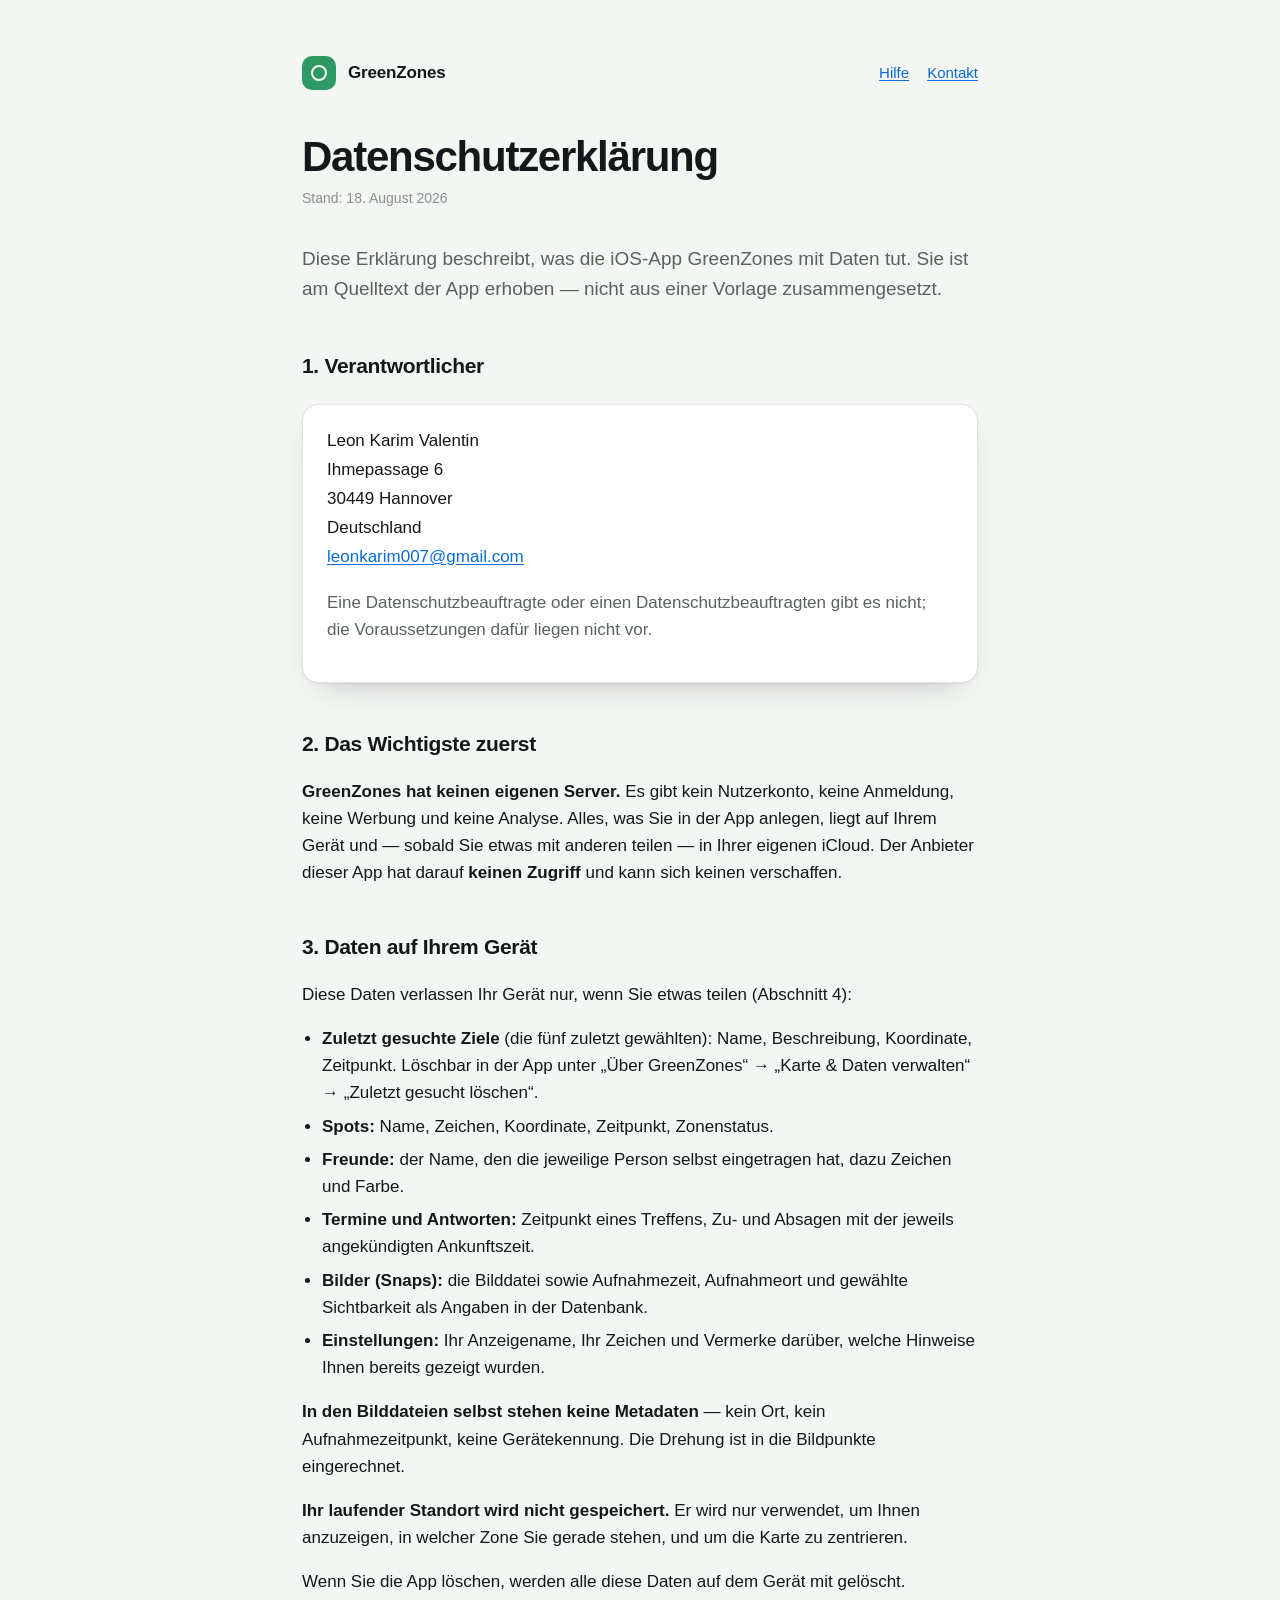
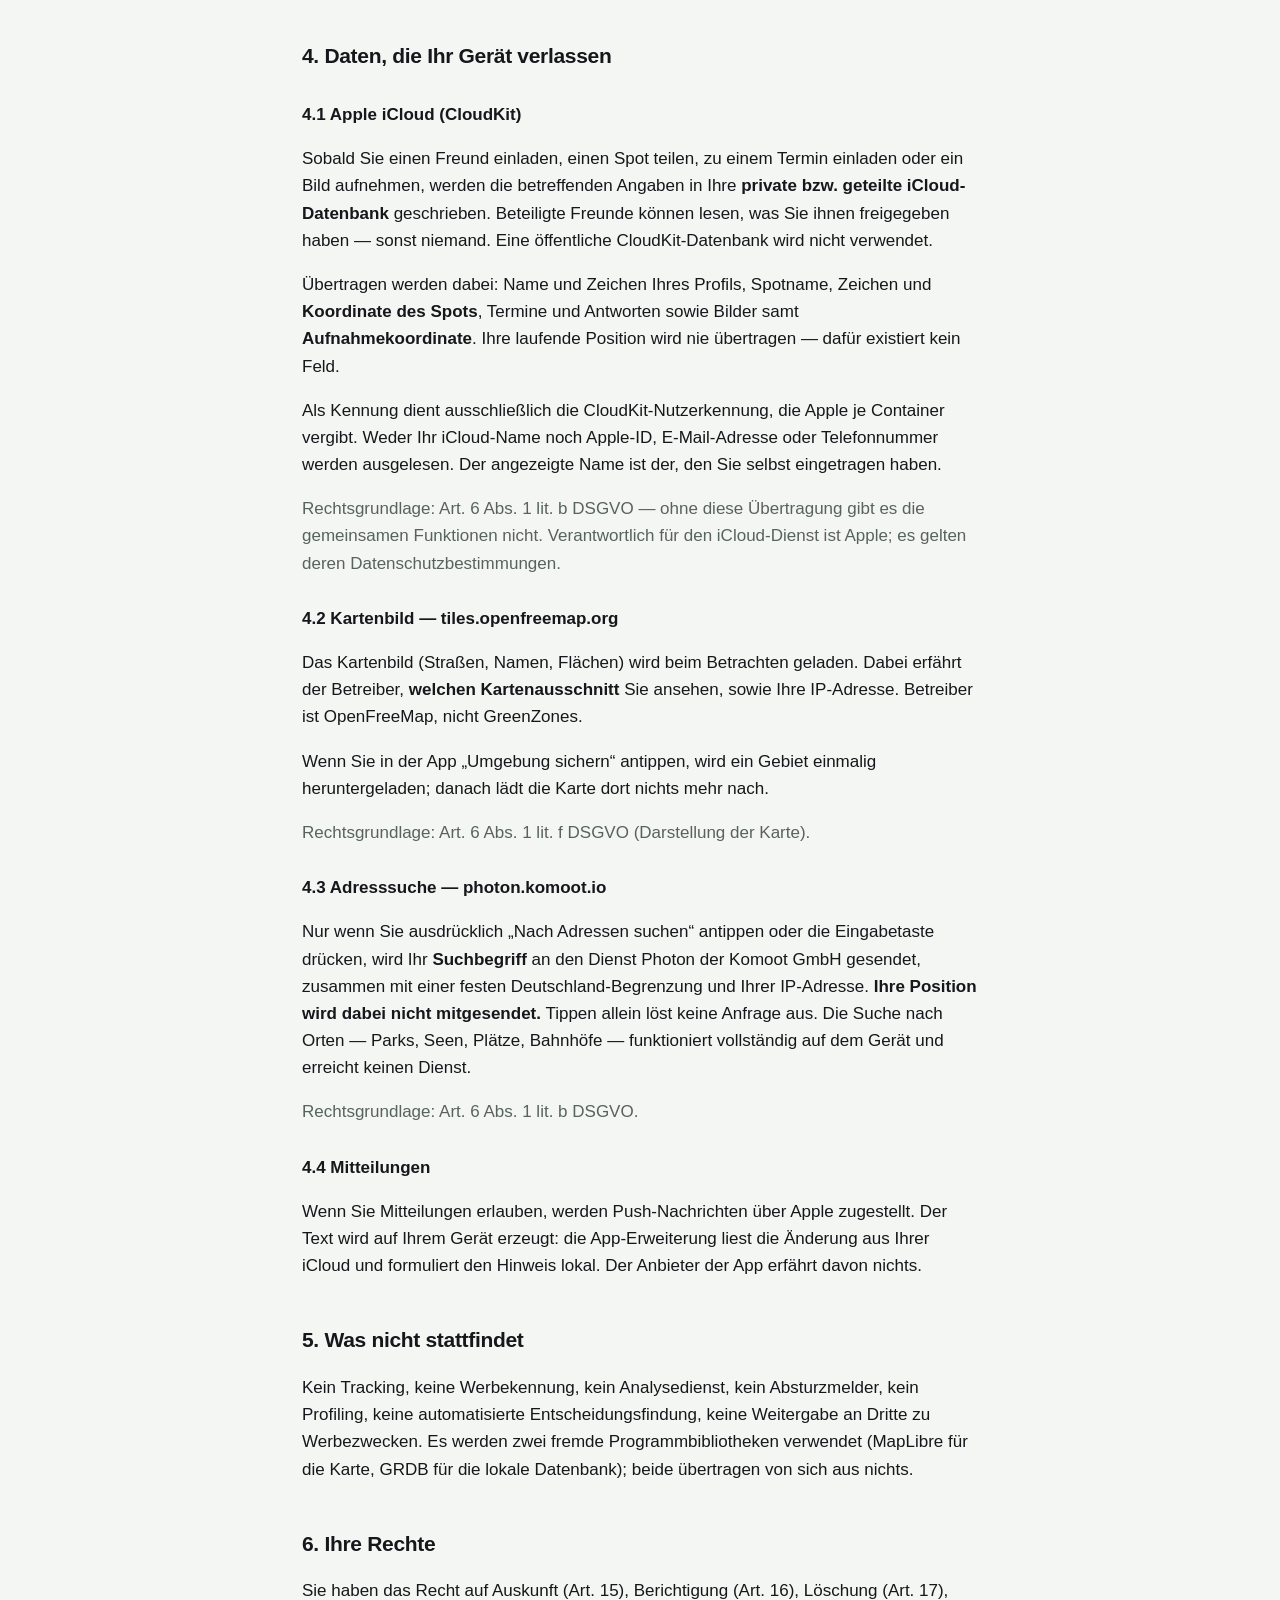
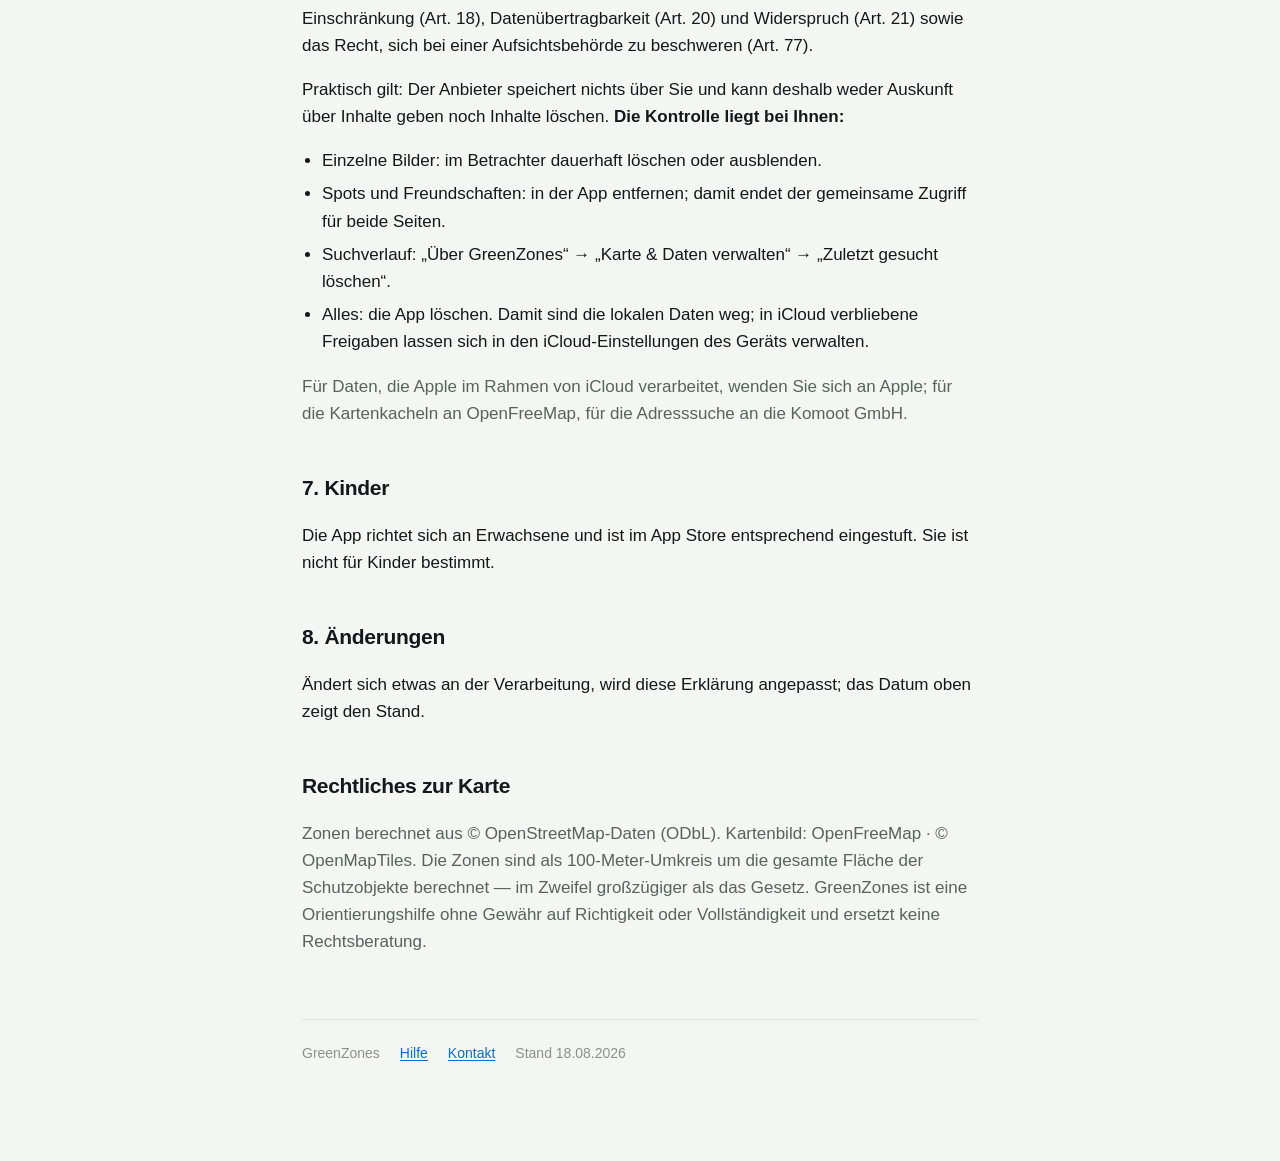
==== datenschutz.html @ 103c28bd "Hilfe, Kontakt und Datenschutzerklaerung fuer GreenZones" ====
<!doctype html>
<html lang="de">
<head>
<meta charset="utf-8">
<meta name="viewport" content="width=device-width, initial-scale=1">
<title>Datenschutzerklärung — GreenZones</title>
<meta name="description" content="Was die iOS-App GreenZones mit Daten tut: kein Server, kein Konto, keine Statistik. Am Code erhoben.">
<meta name="color-scheme" content="light dark">
<link rel="stylesheet" href="style.css">
</head>
<body>
<div class="wrap">

<header class="top">
  <span class="mark" aria-hidden="true"></span>
  <strong>GreenZones</strong>
  <nav>
    <a href="index.html">Hilfe</a>
    <a href="index.html#kontakt">Kontakt</a>
  </nav>
</header>

<h1>Datenschutzerklärung</h1>
<p class="stand">Stand: 18. August 2026</p>
<p class="lede">Diese Erklärung beschreibt, was die iOS-App GreenZones mit Daten
tut. Sie ist am Quelltext der App erhoben — nicht aus einer Vorlage
zusammengesetzt.</p>

<h2>1. Verantwortlicher</h2>
<div class="card">
  <address>
    Leon Karim Valentin<br>
    Ihmepassage 6<br>
    30449 Hannover<br>
    Deutschland<br>
    <a href="mailto:leonkarim007@gmail.com">leonkarim007@gmail.com</a>
  </address>
  <p class="muted">Eine Datenschutzbeauftragte oder einen
  Datenschutzbeauftragten gibt es nicht; die Voraussetzungen dafür liegen nicht
  vor.</p>
</div>

<h2>2. Das Wichtigste zuerst</h2>
<p><strong>GreenZones hat keinen eigenen Server.</strong> Es gibt kein
Nutzerkonto, keine Anmeldung, keine Werbung und keine Analyse. Alles, was Sie in
der App anlegen, liegt auf Ihrem Gerät und — sobald Sie etwas mit anderen teilen
— in Ihrer eigenen iCloud. Der Anbieter dieser App hat darauf <strong>keinen
Zugriff</strong> und kann sich keinen verschaffen.</p>

<h2>3. Daten auf Ihrem Gerät</h2>
<p>Diese Daten verlassen Ihr Gerät nur, wenn Sie etwas teilen (Abschnitt 4):</p>
<ul>
  <li><strong>Zuletzt gesuchte Ziele</strong> (die fünf zuletzt gewählten): Name,
  Beschreibung, Koordinate, Zeitpunkt. Löschbar in der App unter „Über
  GreenZones“ → „Karte &amp; Daten verwalten“ → „Zuletzt gesucht löschen“.</li>
  <li><strong>Spots:</strong> Name, Zeichen, Koordinate, Zeitpunkt,
  Zonenstatus.</li>
  <li><strong>Freunde:</strong> der Name, den die jeweilige Person selbst
  eingetragen hat, dazu Zeichen und Farbe.</li>
  <li><strong>Termine und Antworten:</strong> Zeitpunkt eines Treffens, Zu- und
  Absagen mit der jeweils angekündigten Ankunftszeit.</li>
  <li><strong>Bilder (Snaps):</strong> die Bilddatei sowie Aufnahmezeit,
  Aufnahmeort und gewählte Sichtbarkeit als Angaben in der Datenbank.</li>
  <li><strong>Einstellungen:</strong> Ihr Anzeigename, Ihr Zeichen und Vermerke
  darüber, welche Hinweise Ihnen bereits gezeigt wurden.</li>
</ul>
<p><strong>In den Bilddateien selbst stehen keine Metadaten</strong> — kein Ort,
kein Aufnahmezeitpunkt, keine Gerätekennung. Die Drehung ist in die Bildpunkte
eingerechnet.</p>
<p><strong>Ihr laufender Standort wird nicht gespeichert.</strong> Er wird nur
verwendet, um Ihnen anzuzeigen, in welcher Zone Sie gerade stehen, und um die
Karte zu zentrieren.</p>
<p>Wenn Sie die App löschen, werden alle diese Daten auf dem Gerät mit
gelöscht.</p>

<h2>4. Daten, die Ihr Gerät verlassen</h2>

<h3>4.1 Apple iCloud (CloudKit)</h3>
<p>Sobald Sie einen Freund einladen, einen Spot teilen, zu einem Termin einladen
oder ein Bild aufnehmen, werden die betreffenden Angaben in Ihre
<strong>private bzw. geteilte iCloud-Datenbank</strong> geschrieben. Beteiligte
Freunde können lesen, was Sie ihnen freigegeben haben — sonst niemand. Eine
öffentliche CloudKit-Datenbank wird nicht verwendet.</p>
<p>Übertragen werden dabei: Name und Zeichen Ihres Profils, Spotname, Zeichen
und <strong>Koordinate des Spots</strong>, Termine und Antworten sowie Bilder
samt <strong>Aufnahmekoordinate</strong>. Ihre laufende Position wird nie
übertragen — dafür existiert kein Feld.</p>
<p>Als Kennung dient ausschließlich die CloudKit-Nutzerkennung, die Apple je
Container vergibt. Weder Ihr iCloud-Name noch Apple-ID, E-Mail-Adresse oder
Telefonnummer werden ausgelesen. Der angezeigte Name ist der, den Sie selbst
eingetragen haben.</p>
<p class="muted">Rechtsgrundlage: Art. 6 Abs. 1 lit. b DSGVO — ohne diese
Übertragung gibt es die gemeinsamen Funktionen nicht. Verantwortlich für den
iCloud-Dienst ist Apple; es gelten deren Datenschutzbestimmungen.</p>

<h3>4.2 Kartenbild — tiles.openfreemap.org</h3>
<p>Das Kartenbild (Straßen, Namen, Flächen) wird beim Betrachten geladen. Dabei
erfährt der Betreiber, <strong>welchen Kartenausschnitt</strong> Sie ansehen,
sowie Ihre IP-Adresse. Betreiber ist OpenFreeMap, nicht GreenZones.</p>
<p>Wenn Sie in der App „Umgebung sichern“ antippen, wird ein Gebiet einmalig
heruntergeladen; danach lädt die Karte dort nichts mehr nach.</p>
<p class="muted">Rechtsgrundlage: Art. 6 Abs. 1 lit. f DSGVO (Darstellung der
Karte).</p>

<h3>4.3 Adresssuche — photon.komoot.io</h3>
<p>Nur wenn Sie ausdrücklich „Nach Adressen suchen“ antippen oder die
Eingabetaste drücken, wird Ihr <strong>Suchbegriff</strong> an den Dienst Photon
der Komoot GmbH gesendet, zusammen mit einer festen Deutschland-Begrenzung und
Ihrer IP-Adresse. <strong>Ihre Position wird dabei nicht mitgesendet.</strong>
Tippen allein löst keine Anfrage aus. Die Suche nach Orten — Parks, Seen,
Plätze, Bahnhöfe — funktioniert vollständig auf dem Gerät und erreicht keinen
Dienst.</p>
<p class="muted">Rechtsgrundlage: Art. 6 Abs. 1 lit. b DSGVO.</p>

<h3>4.4 Mitteilungen</h3>
<p>Wenn Sie Mitteilungen erlauben, werden Push-Nachrichten über Apple
zugestellt. Der Text wird auf Ihrem Gerät erzeugt: die App-Erweiterung liest die
Änderung aus Ihrer iCloud und formuliert den Hinweis lokal. Der Anbieter der App
erfährt davon nichts.</p>

<h2>5. Was nicht stattfindet</h2>
<p>Kein Tracking, keine Werbekennung, kein Analysedienst, kein Absturzmelder,
kein Profiling, keine automatisierte Entscheidungsfindung, keine Weitergabe an
Dritte zu Werbezwecken. Es werden zwei fremde Programmbibliotheken verwendet
(MapLibre für die Karte, GRDB für die lokale Datenbank); beide übertragen von
sich aus nichts.</p>

<h2>6. Ihre Rechte</h2>
<p>Sie haben das Recht auf Auskunft (Art. 15), Berichtigung (Art. 16), Löschung
(Art. 17), Einschränkung (Art. 18), Datenübertragbarkeit (Art. 20) und
Widerspruch (Art. 21) sowie das Recht, sich bei einer Aufsichtsbehörde zu
beschweren (Art. 77).</p>
<p>Praktisch gilt: Der Anbieter speichert nichts über Sie und kann deshalb weder
Auskunft über Inhalte geben noch Inhalte löschen. <strong>Die Kontrolle liegt
bei Ihnen:</strong></p>
<ul>
  <li>Einzelne Bilder: im Betrachter dauerhaft löschen oder ausblenden.</li>
  <li>Spots und Freundschaften: in der App entfernen; damit endet der gemeinsame
  Zugriff für beide Seiten.</li>
  <li>Suchverlauf: „Über GreenZones“ → „Karte &amp; Daten verwalten“ → „Zuletzt
  gesucht löschen“.</li>
  <li>Alles: die App löschen. Damit sind die lokalen Daten weg; in iCloud
  verbliebene Freigaben lassen sich in den iCloud-Einstellungen des Geräts
  verwalten.</li>
</ul>
<p class="muted">Für Daten, die Apple im Rahmen von iCloud verarbeitet, wenden
Sie sich an Apple; für die Kartenkacheln an OpenFreeMap, für die Adresssuche an
die Komoot GmbH.</p>

<h2>7. Kinder</h2>
<p>Die App richtet sich an Erwachsene und ist im App Store entsprechend
eingestuft. Sie ist nicht für Kinder bestimmt.</p>

<h2>8. Änderungen</h2>
<p>Ändert sich etwas an der Verarbeitung, wird diese Erklärung angepasst; das
Datum oben zeigt den Stand.</p>

<h2>Rechtliches zur Karte</h2>
<p class="muted">Zonen berechnet aus © OpenStreetMap-Daten (ODbL). Kartenbild:
OpenFreeMap · © OpenMapTiles. Die Zonen sind als 100-Meter-Umkreis um die
gesamte Fläche der Schutzobjekte berechnet — im Zweifel großzügiger als das
Gesetz. GreenZones ist eine Orientierungshilfe ohne Gewähr auf Richtigkeit oder
Vollständigkeit und ersetzt keine Rechtsberatung.</p>

<footer>
  <span>GreenZones</span>
  <a href="index.html">Hilfe</a>
  <a href="mailto:leonkarim007@gmail.com">Kontakt</a>
  <span>Stand 18.08.2026</span>
</footer>

</div>
</body>
</html>
---- style.css ----
/* GreenZones — Support- und Rechtsseiten.
   Hell und dunkel folgen dem System; die Farben sind dieselben wie in der App
   (Zonen-Rot, Fußgängerzonen-Orange, erlaubtes Grün). */

:root {
  --bg: #f4f6f3;
  --card: #ffffff;
  --line: #dee3dd;
  --ink: #14181a;
  --ink2: #58635e;
  --ink3: #89928d;
  --accent: #0a6cd8;
  --ban: #c34438;
  --time: #d8862a;
  --ok: #2c9a62;
  --shadow: 0 1px 2px rgba(20, 24, 26, .05), 0 14px 34px -22px rgba(20, 24, 26, .4);
}

@media (prefers-color-scheme: dark) {
  :root {
    --bg: #0f1211;
    --card: #171b19;
    --line: #262c29;
    --ink: #e9eeea;
    --ink2: #9ba69f;
    --ink3: #6e7873;
    --accent: #5ea9ff;
    --ban: #e4655a;
    --time: #eba25c;
    --ok: #4fbe85;
    --shadow: 0 1px 2px rgba(0, 0, 0, .4), 0 18px 44px -24px rgba(0, 0, 0, .85);
  }
}

* { box-sizing: border-box; }

html { -webkit-text-size-adjust: 100%; }

body {
  margin: 0;
  background: var(--bg);
  color: var(--ink);
  font-family: -apple-system, BlinkMacSystemFont, "Segoe UI", Roboto, "Helvetica Neue", sans-serif;
  font-size: 17px;
  line-height: 1.6;
  -webkit-font-smoothing: antialiased;
}

.wrap {
  max-width: 720px;
  margin: 0 auto;
  padding: 56px 22px 96px;
}

header.top {
  display: flex;
  align-items: center;
  gap: 12px;
  margin-bottom: 44px;
}

.mark {
  width: 34px;
  height: 34px;
  border-radius: 10px;
  background: var(--ok);
  position: relative;
  flex: 0 0 auto;
}

.mark::after {
  content: "";
  position: absolute;
  inset: 9px;
  border-radius: 50%;
  border: 2.5px solid var(--bg);
}

.mark.ban { background: var(--ban); }

header.top strong {
  font-size: 17px;
  letter-spacing: -.01em;
}

header.top nav {
  margin-left: auto;
  display: flex;
  gap: 18px;
  font-size: 15px;
}

h1 {
  font-size: clamp(30px, 6vw, 42px);
  line-height: 1.08;
  letter-spacing: -.03em;
  margin: 0 0 14px;
  text-wrap: balance;
}

.lede {
  font-size: 19px;
  color: var(--ink2);
  margin: 0 0 40px;
}

h2 {
  font-size: 21px;
  letter-spacing: -.015em;
  margin: 44px 0 12px;
}

h3 {
  font-size: 17px;
  margin: 28px 0 8px;
}

p, li { color: var(--ink); }

.muted { color: var(--ink2); }

a { color: var(--accent); text-underline-offset: 2px; }

a:focus-visible,
summary:focus-visible {
  outline: 2px solid var(--accent);
  outline-offset: 3px;
  border-radius: 4px;
}

ul { padding-left: 20px; }

li { margin: 6px 0; }

.card {
  background: var(--card);
  border: 1px solid var(--line);
  border-radius: 16px;
  padding: 22px 24px;
  box-shadow: var(--shadow);
  margin: 22px 0;
}

.card h3:first-child { margin-top: 0; }

.legend {
  display: flex;
  flex-direction: column;
  gap: 12px;
  margin: 20px 0 0;
  padding: 0;
  list-style: none;
}

.legend li {
  display: flex;
  gap: 12px;
  align-items: flex-start;
  margin: 0;
}

.dot {
  width: 14px;
  height: 14px;
  border-radius: 4px;
  margin-top: 5px;
  flex: 0 0 auto;
}

.dot.ban { background: color-mix(in srgb, var(--ban) 35%, transparent); border: 1.5px solid var(--ban); }
.dot.time { background: color-mix(in srgb, var(--time) 30%, transparent); border: 1.5px solid var(--time); }
.dot.ok { background: color-mix(in srgb, var(--ok) 22%, transparent); border: 1.5px solid var(--ok); }

details {
  border-top: 1px solid var(--line);
  padding: 14px 0;
}

details summary {
  cursor: pointer;
  font-weight: 600;
  list-style: none;
}

details summary::-webkit-details-marker { display: none; }

details summary::after {
  content: "+";
  float: right;
  color: var(--ink3);
  font-weight: 400;
}

details[open] summary::after { content: "–"; }

details p { margin: 10px 0 2px; color: var(--ink2); }

address {
  font-style: normal;
  line-height: 1.7;
}

footer {
  margin-top: 64px;
  padding-top: 22px;
  border-top: 1px solid var(--line);
  color: var(--ink3);
  font-size: 14px;
  display: flex;
  flex-wrap: wrap;
  gap: 8px 20px;
}

.stand {
  font-size: 14px;
  color: var(--ink3);
  margin: -6px 0 34px;
}

table {
  border-collapse: collapse;
  width: 100%;
  font-size: 15px;
  margin: 14px 0;
}

th, td {
  text-align: left;
  padding: 9px 10px;
  border-bottom: 1px solid var(--line);
  vertical-align: top;
}

th { color: var(--ink2); font-weight: 600; }

.scroll { overflow-x: auto; }

@media (max-width: 560px) {
  .wrap { padding: 36px 18px 72px; }
  header.top nav { gap: 14px; font-size: 14px; }
}
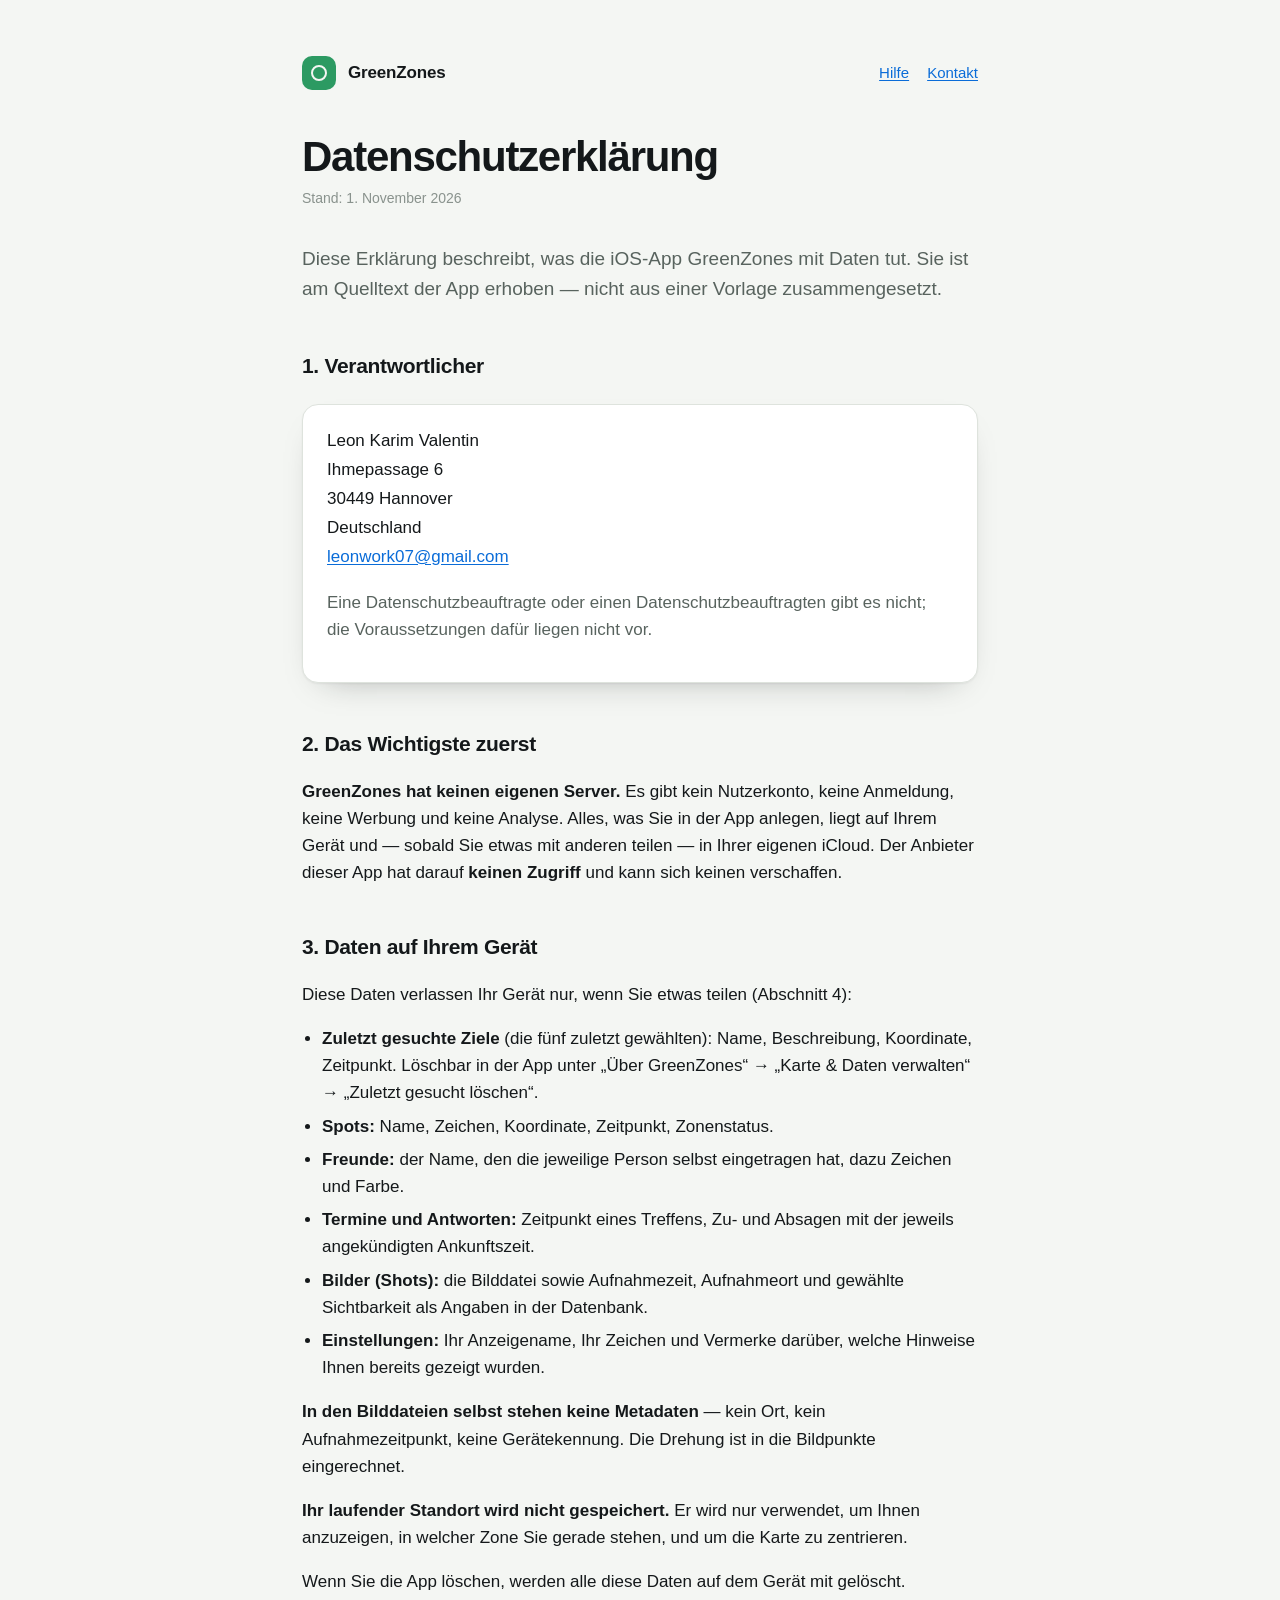
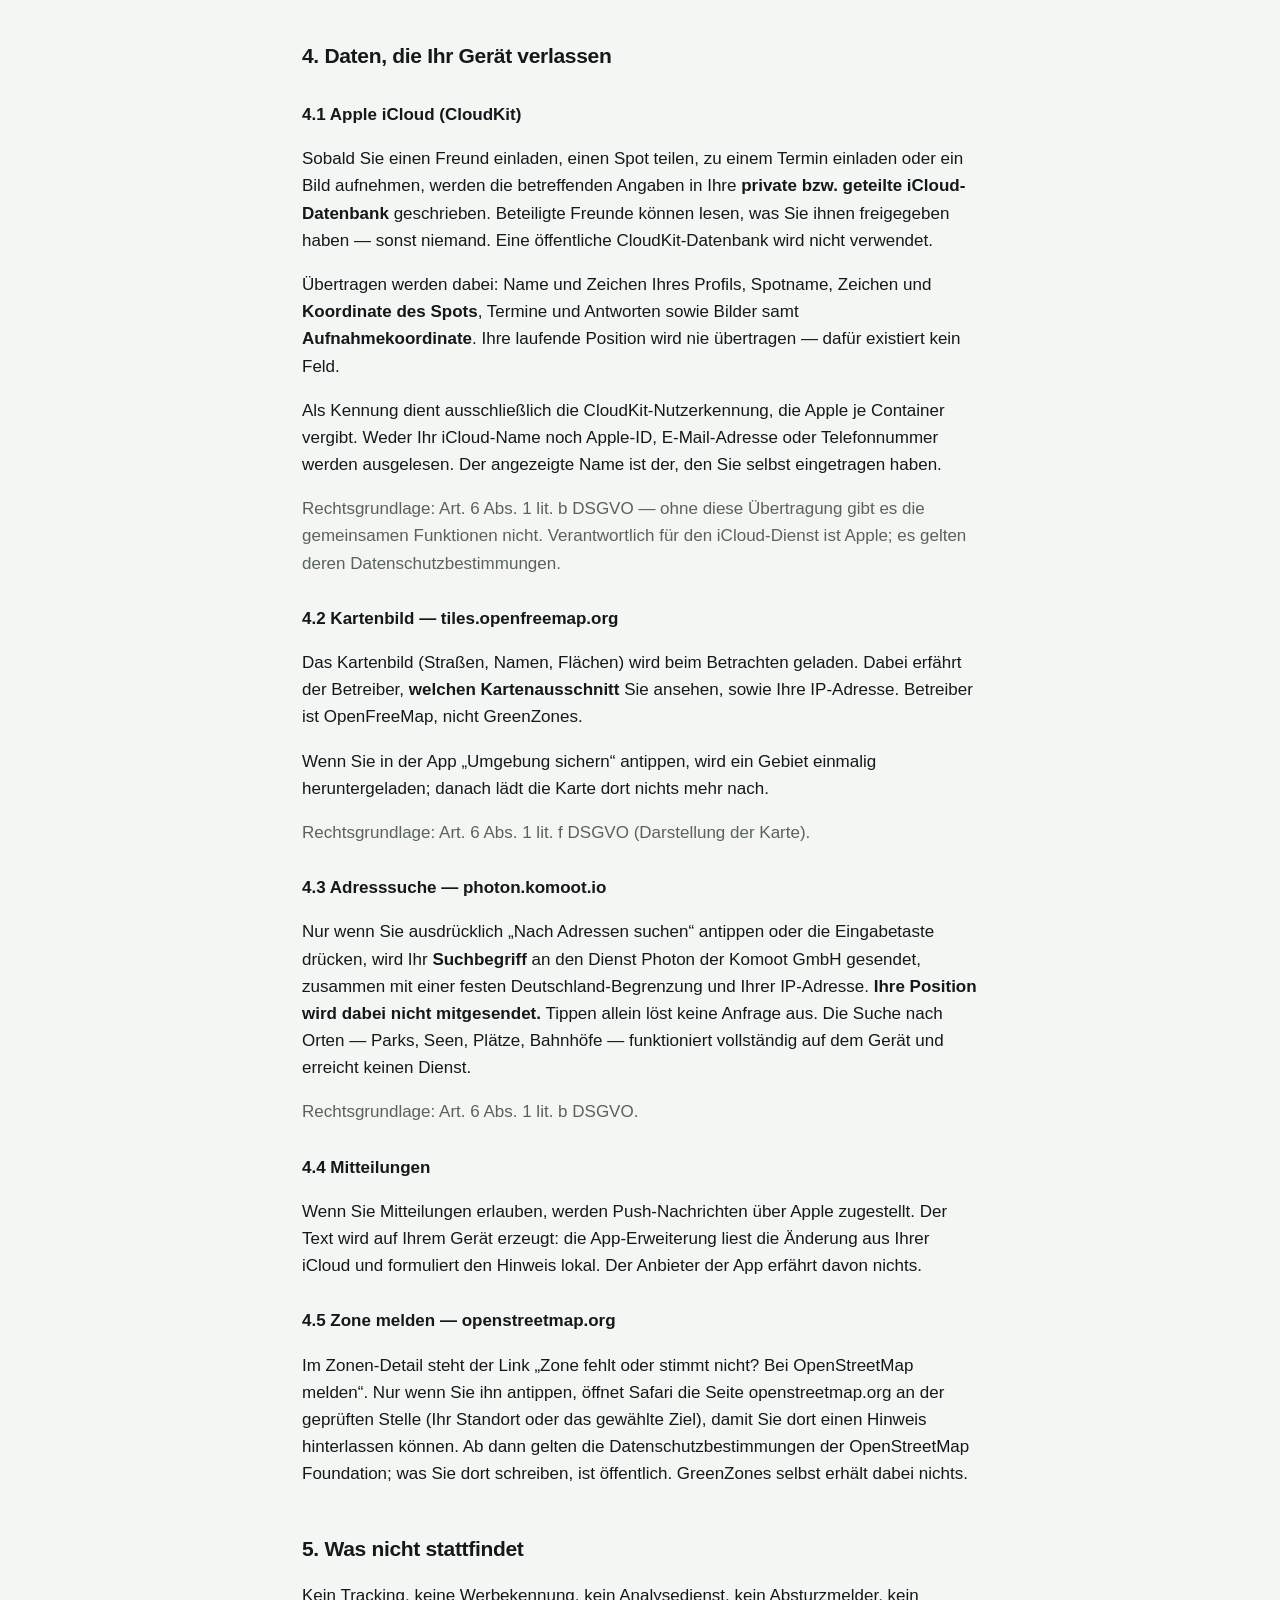
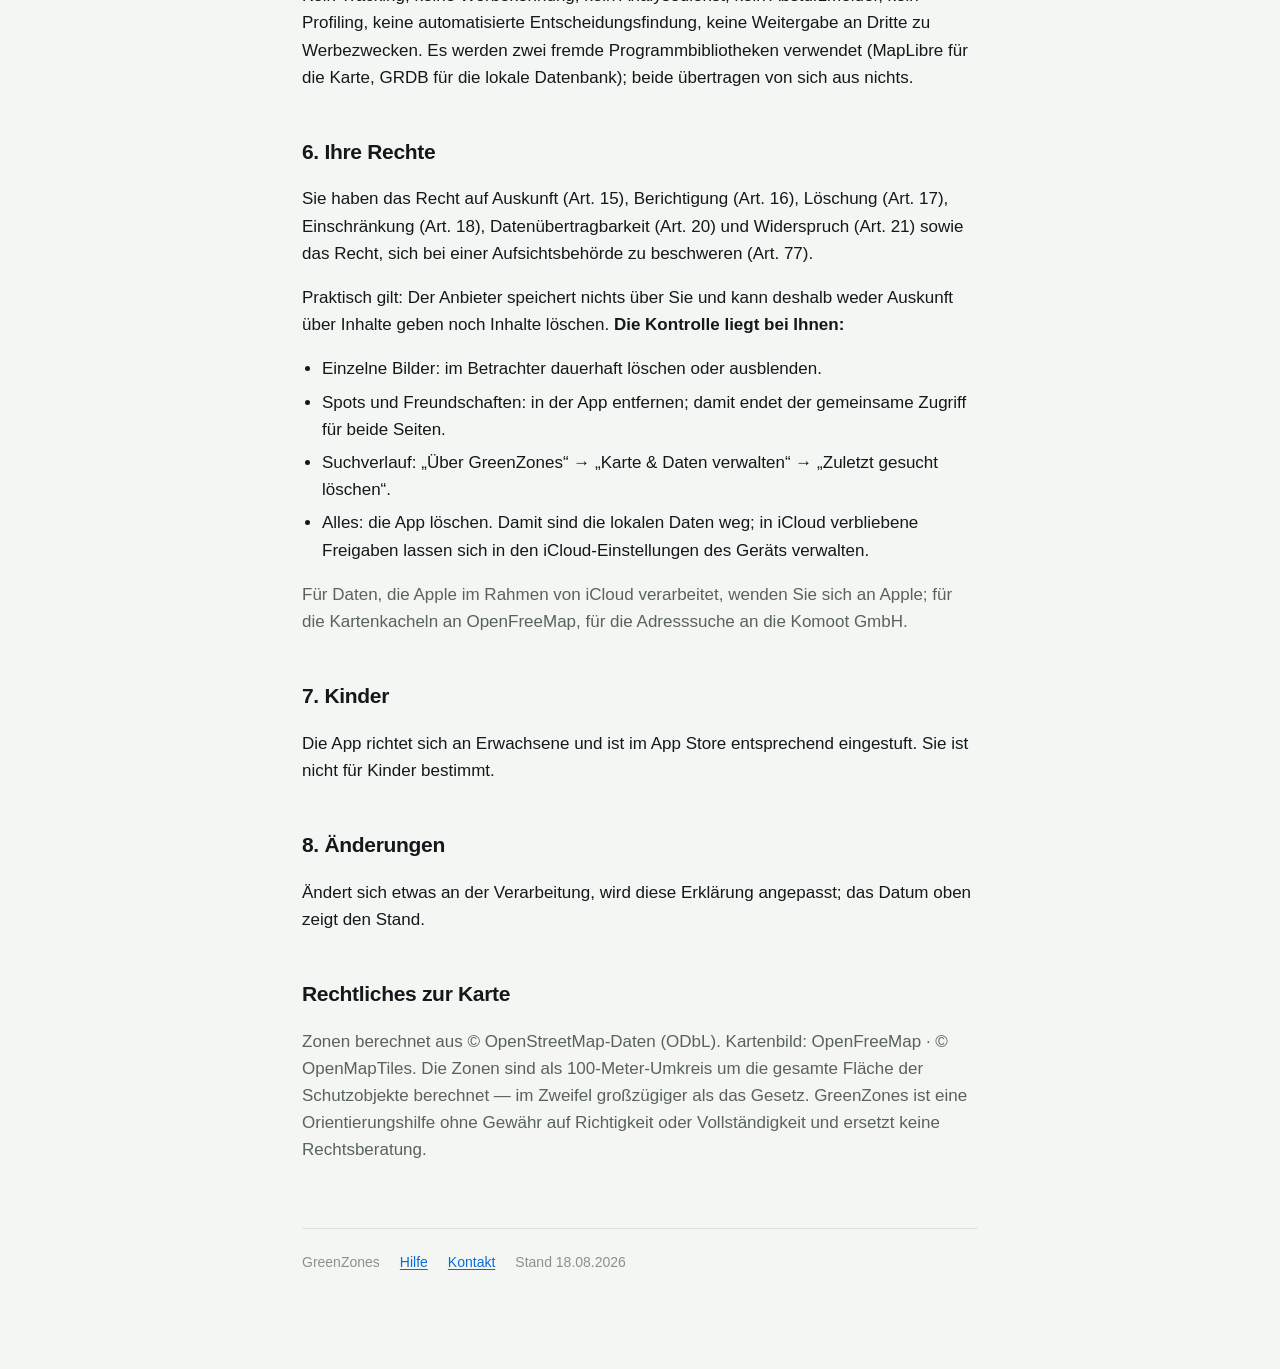
==== commit 72df52c9: "Produktseite statt Hilfeseite: App-Store-Weg, echte App-Bilder, neuer Name Titel "GreenZones: Kiffer" ====
--- a/datenschutz.html
+++ b/datenschutz.html
@@ -4,6 +4,7 @@
 <meta charset="utf-8">
 <meta name="viewport" content="width=device-width, initial-scale=1">
 <title>Datenschutzerklärung — GreenZones</title>
+<link rel="canonical" href="https://miracwhey.github.io/greenzones-web/datenschutz.html">
 <meta name="description" content="Was die iOS-App GreenZones mit Daten tut: kein Server, kein Konto, keine Statistik. Am Code erhoben.">
 <meta name="color-scheme" content="light dark">
 <link rel="stylesheet" href="style.css">
@@ -21,7 +22,7 @@
 </header>
 
 <h1>Datenschutzerklärung</h1>
-<p class="stand">Stand: 18. August 2026</p>
+<p class="stand">Stand: 1. November 2026</p>
 <p class="lede">Diese Erklärung beschreibt, was die iOS-App GreenZones mit Daten
 tut. Sie ist am Quelltext der App erhoben — nicht aus einer Vorlage
 zusammengesetzt.</p>
@@ -33,7 +34,7 @@
     Ihmepassage 6<br>
     30449 Hannover<br>
     Deutschland<br>
-    <a href="mailto:leonkarim007@gmail.com">leonkarim007@gmail.com</a>
+    <a href="mailto:leonwork07@gmail.com">leonwork07@gmail.com</a>
   </address>
   <p class="muted">Eine Datenschutzbeauftragte oder einen
   Datenschutzbeauftragten gibt es nicht; die Voraussetzungen dafür liegen nicht
@@ -59,7 +60,7 @@
   eingetragen hat, dazu Zeichen und Farbe.</li>
   <li><strong>Termine und Antworten:</strong> Zeitpunkt eines Treffens, Zu- und
   Absagen mit der jeweils angekündigten Ankunftszeit.</li>
-  <li><strong>Bilder (Snaps):</strong> die Bilddatei sowie Aufnahmezeit,
+  <li><strong>Bilder (Shots):</strong> die Bilddatei sowie Aufnahmezeit,
   Aufnahmeort und gewählte Sichtbarkeit als Angaben in der Datenbank.</li>
   <li><strong>Einstellungen:</strong> Ihr Anzeigename, Ihr Zeichen und Vermerke
   darüber, welche Hinweise Ihnen bereits gezeigt wurden.</li>
@@ -118,6 +119,14 @@
 Änderung aus Ihrer iCloud und formuliert den Hinweis lokal. Der Anbieter der App
 erfährt davon nichts.</p>
 
+<h3>4.5 Zone melden — openstreetmap.org</h3>
+<p>Im Zonen-Detail steht der Link „Zone fehlt oder stimmt nicht? Bei
+OpenStreetMap melden“. Nur wenn Sie ihn antippen, öffnet Safari die Seite
+openstreetmap.org an der geprüften Stelle (Ihr Standort oder das gewählte
+Ziel), damit Sie dort einen Hinweis hinterlassen können. Ab dann gelten die
+Datenschutzbestimmungen der OpenStreetMap Foundation; was Sie dort schreiben,
+ist öffentlich. GreenZones selbst erhält dabei nichts.</p>
+
 <h2>5. Was nicht stattfindet</h2>
 <p>Kein Tracking, keine Werbekennung, kein Analysedienst, kein Absturzmelder,
 kein Profiling, keine automatisierte Entscheidungsfindung, keine Weitergabe an
@@ -165,7 +174,7 @@
 <footer>
   <span>GreenZones</span>
   <a href="index.html">Hilfe</a>
-  <a href="mailto:leonkarim007@gmail.com">Kontakt</a>
+  <a href="mailto:leonwork07@gmail.com">Kontakt</a>
   <span>Stand 18.08.2026</span>
 </footer>
 
--- a/style.css
+++ b/style.css
@@ -104,6 +104,20 @@
   margin: 0 0 40px;
 }
 
+.eyebrow { color: var(--ink2); font-size: 14px; margin: 0 0 14px; }
+.download { margin: -14px 0 36px; }
+.download p { margin: 12px 0 0; font-size: 14px; }
+.store-link {
+  display: inline-flex; align-items: center; justify-content: center; gap: 18px;
+  min-height: 52px; padding: 12px 20px; border-radius: 12px;
+  background: var(--ink); color: var(--bg); font-weight: 600; text-decoration: none;
+}
+.store-link:hover { opacity: .88; }
+.benefits { display: grid; grid-template-columns: repeat(3, minmax(0, 1fr)); gap: 24px; padding: 28px 0; border-block: 1px solid var(--line); }
+.benefits h2 { margin: 0 0 8px; font-size: 18px; }
+.benefits p { margin: 0; color: var(--ink2); font-size: 15px; }
+.closing-download { margin-top: 38px; }
+
 h2 {
   font-size: 21px;
   letter-spacing: -.015em;
@@ -238,4 +252,90 @@
 @media (max-width: 560px) {
   .wrap { padding: 36px 18px 72px; }
   header.top nav { gap: 14px; font-size: 14px; }
-}
+  header.top { flex-wrap: wrap; }
+  header.top nav { width: 100%; margin: 4px 0 0; }
+  .benefits { grid-template-columns: 1fr; gap: 22px; }
+  .store-link { width: 100%; text-align: center; }
+}
+
+/* Produktauftritt, Oktober 2026. Supportseiten behalten ihre Lesebreite. */
+.landing { --bg:#f6f7f2; --ink:#172b22; --ink2:#56665d; --line:#dce2d9; --accent:#286344; }
+.landing .wrap { max-width:1080px; padding-top:32px; }
+.landing header.top { margin-bottom:54px; }
+.app-icon { border-radius:8px; flex-shrink:0; }
+.landing header nav a { color:var(--ink2); text-decoration:none; }
+.landing header nav a:hover { color:var(--ink); text-decoration:underline; }
+.hero { display:grid; grid-template-columns:1.3fr 1fr; gap:52px; align-items:center; padding:0 0 58px; }
+.hero h1 { font-size:clamp(38px,4.5vw,58px); line-height:1.05; letter-spacing:-.045em; margin-bottom:24px; }
+.eyebrow { font-size:12px; text-transform:uppercase; letter-spacing:.12em; font-weight:600; }
+.hero .lede { font-size:20px; line-height:1.5; margin:0 0 15px; }
+.hero-offline { font-size:16px; margin:0 0 28px; }
+.hero .download { margin:0 0 24px; }
+.store-link { border-radius:9px; font-size:16px; }
+.quiet-note { color:var(--ink2); font-size:13px; line-height:1.7; margin:0; }
+.product-figure { margin:0; justify-self:center; width:280px; }
+.product-screen { display:block; width:100%; height:auto; border-radius:28px; box-shadow:0 0 0 1px #172b2218, 0 14px 32px #172b2212; }
+.product-figure figcaption { color:var(--ink2); font-size:10px; text-align:center; margin-top:14px; }
+.benefits { gap:36px; padding:30px 0 36px; }
+.step { display:block; color:var(--ink2); font-size:12px; margin-bottom:10px; }
+.benefits h2 { font-size:18px; }
+.benefits p { font-size:15px; }
+.offline-feature { display:grid; grid-template-columns:250px 1fr; gap:80px; align-items:center; max-width:800px; margin:76px auto; }
+.offline-figure { margin:0; }
+.offline-feature h2 { font-size:36px; line-height:1.12; letter-spacing:-.03em; margin:0 0 22px; }
+.offline-feature p { line-height:1.65; }
+.small { font-size:14px; }
+.reading { max-width:760px; margin:0 auto; border-top:1px solid var(--line); }
+.landing .card { box-shadow:none; background:transparent; }
+.landing details { padding:19px 0; }
+.landing details summary { padding-right:22px; position:relative; }
+.landing details summary::after { position:absolute; right:0; top:0; }
+.landing .closing-download { padding-top:26px; margin-top:40px; }
+.landing footer { color:var(--ink2); }
+@media(prefers-color-scheme:dark) {
+ .landing { --bg:#101914; --ink:#e5ece3; --ink2:#a9b7ab; --line:#304135; --accent:#9cc7a7; }
+ .product-screen { box-shadow:0 0 0 1px #ffffff20,0 14px 32px #0004; }
+}
+@media(max-width:760px) {
+ .landing .wrap { padding-top:24px; }
+ .landing header.top { margin-bottom:38px; }
+ .hero { gap:24px; }
+ .hero h1 { font-size:38px; }
+ .hero .lede { font-size:17px; }
+ .product-figure { width:230px; }
+ .offline-feature { gap:36px; grid-template-columns:210px 1fr; }
+ .desktop-break { display:none; }
+}
+@media(max-width:560px) {
+ .hero { grid-template-columns:1fr; gap:34px; padding-bottom:36px; }
+ .hero h1 { font-size:42px; margin-bottom:20px; }
+ .hero .lede { font-size:18px; }
+ .hero .download { margin-bottom:18px; }
+ .hero-offline { margin-bottom:22px; }
+ .product-figure { width:260px; }
+ .benefits { gap:26px; padding:30px 0; }
+ .step { margin-bottom:4px; }
+ .offline-feature { display:flex; flex-direction:column-reverse; gap:26px; margin:44px 0; align-items:flex-start; }
+ .offline-feature h2 { font-size:32px; }
+ .offline-figure { width:230px; align-self:center; }
+ .landing .card { padding:20px; }
+}
+
+@media(min-width:380px) and (max-width:560px) {
+ .landing header.top { flex-wrap:nowrap; gap:9px; margin-bottom:28px; }
+ .landing header.top strong { font-size:15px; }
+ .landing header.top nav { width:auto; margin:0 0 0 auto; gap:10px; font-size:12px; }
+}
+
+@media(max-width:379px) {
+ .hero h1 { font-size:38px; }
+}
+
+/* Hauptnutzen -> konkrete Einordnung -> Offline -> Orte/Spots/Freunde. */
+.zones-feature { display:grid; grid-template-columns:1fr 320px; gap:72px; align-items:center; padding:50px 0; border-block:1px solid var(--line); }
+.zones-feature h2 { font-size:42px; line-height:1.1; margin:0 0 22px; letter-spacing:-.03em; }
+.zones-figure { margin:0; }
+.hero .lede { margin-bottom:28px; }
+.landing .reading { margin-top:54px; }
+@media(max-width:760px) { .zones-feature { gap:32px; grid-template-columns:1fr 260px; } }
+@media(max-width:560px) { .zones-feature { grid-template-columns:1fr; gap:28px; padding:36px 0; } .zones-feature h2 { font-size:34px; } .zones-figure { width:100%; max-width:320px; justify-self:center; } }
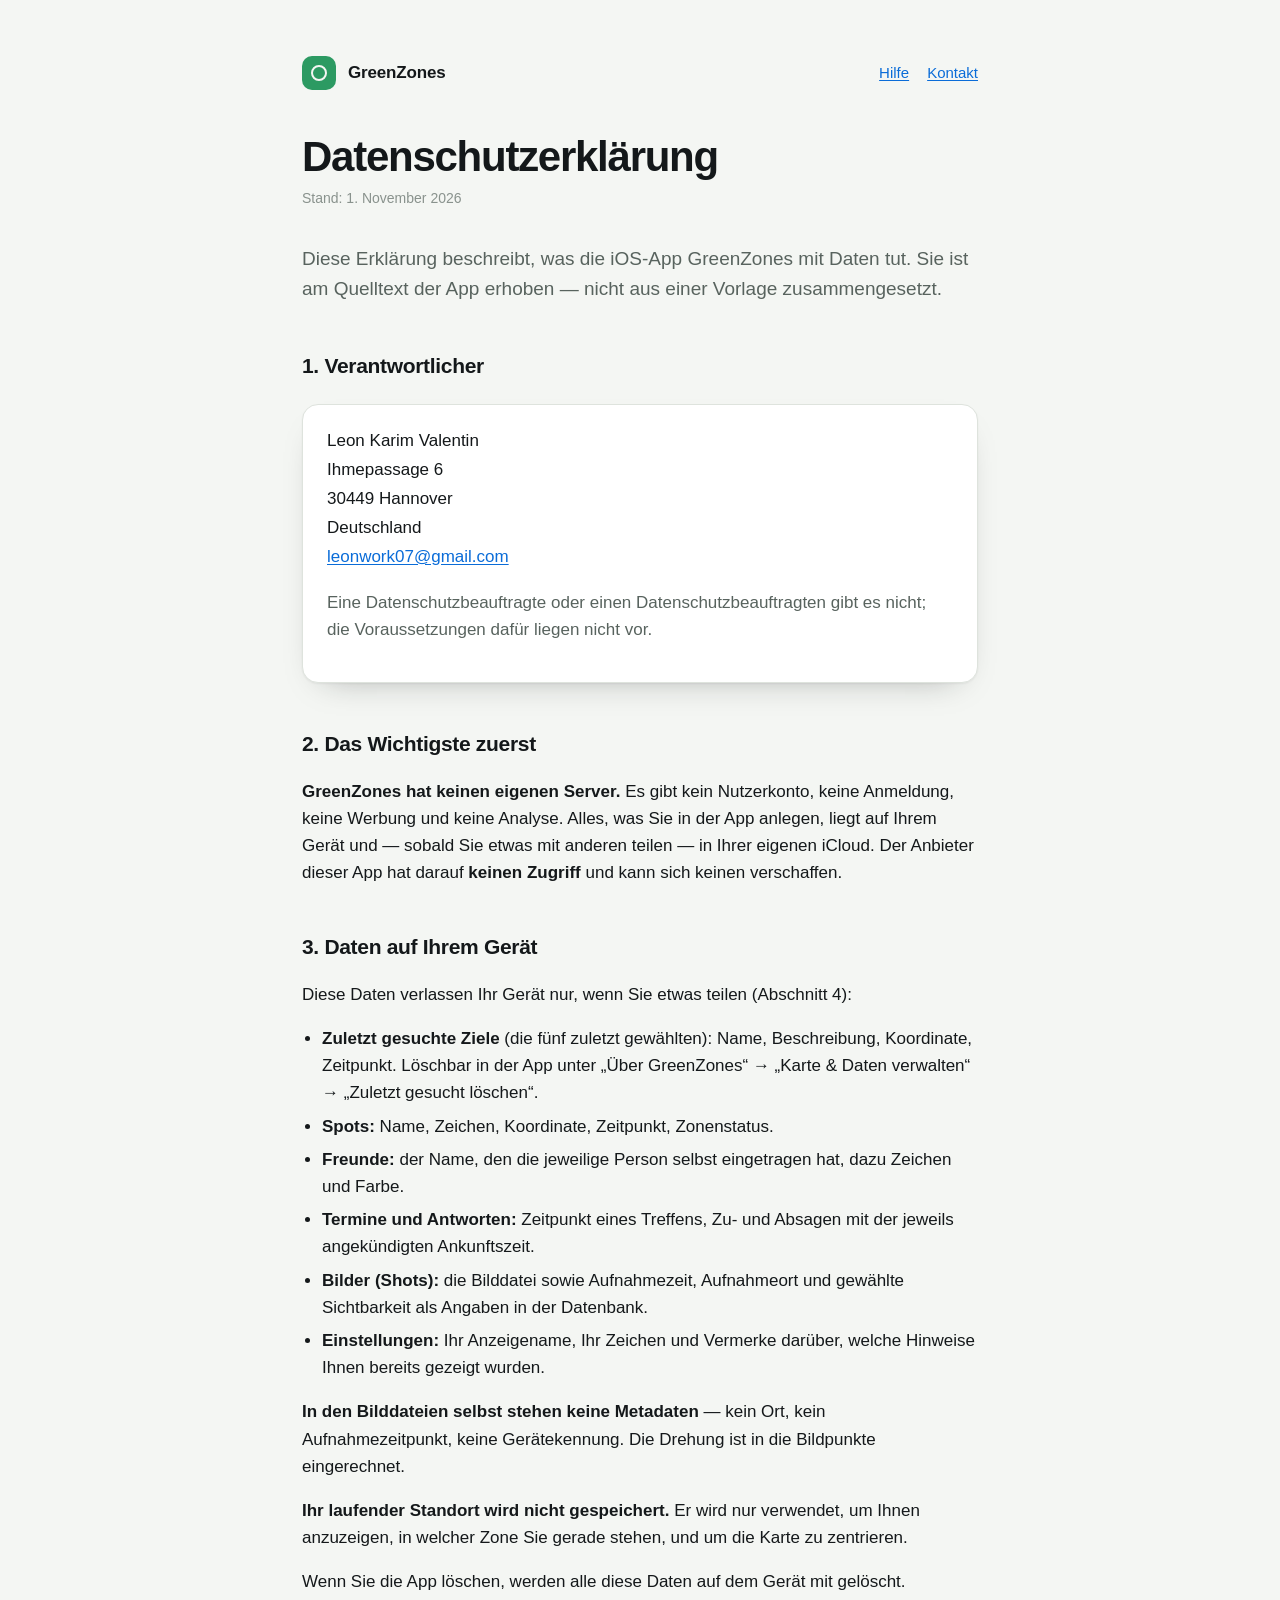
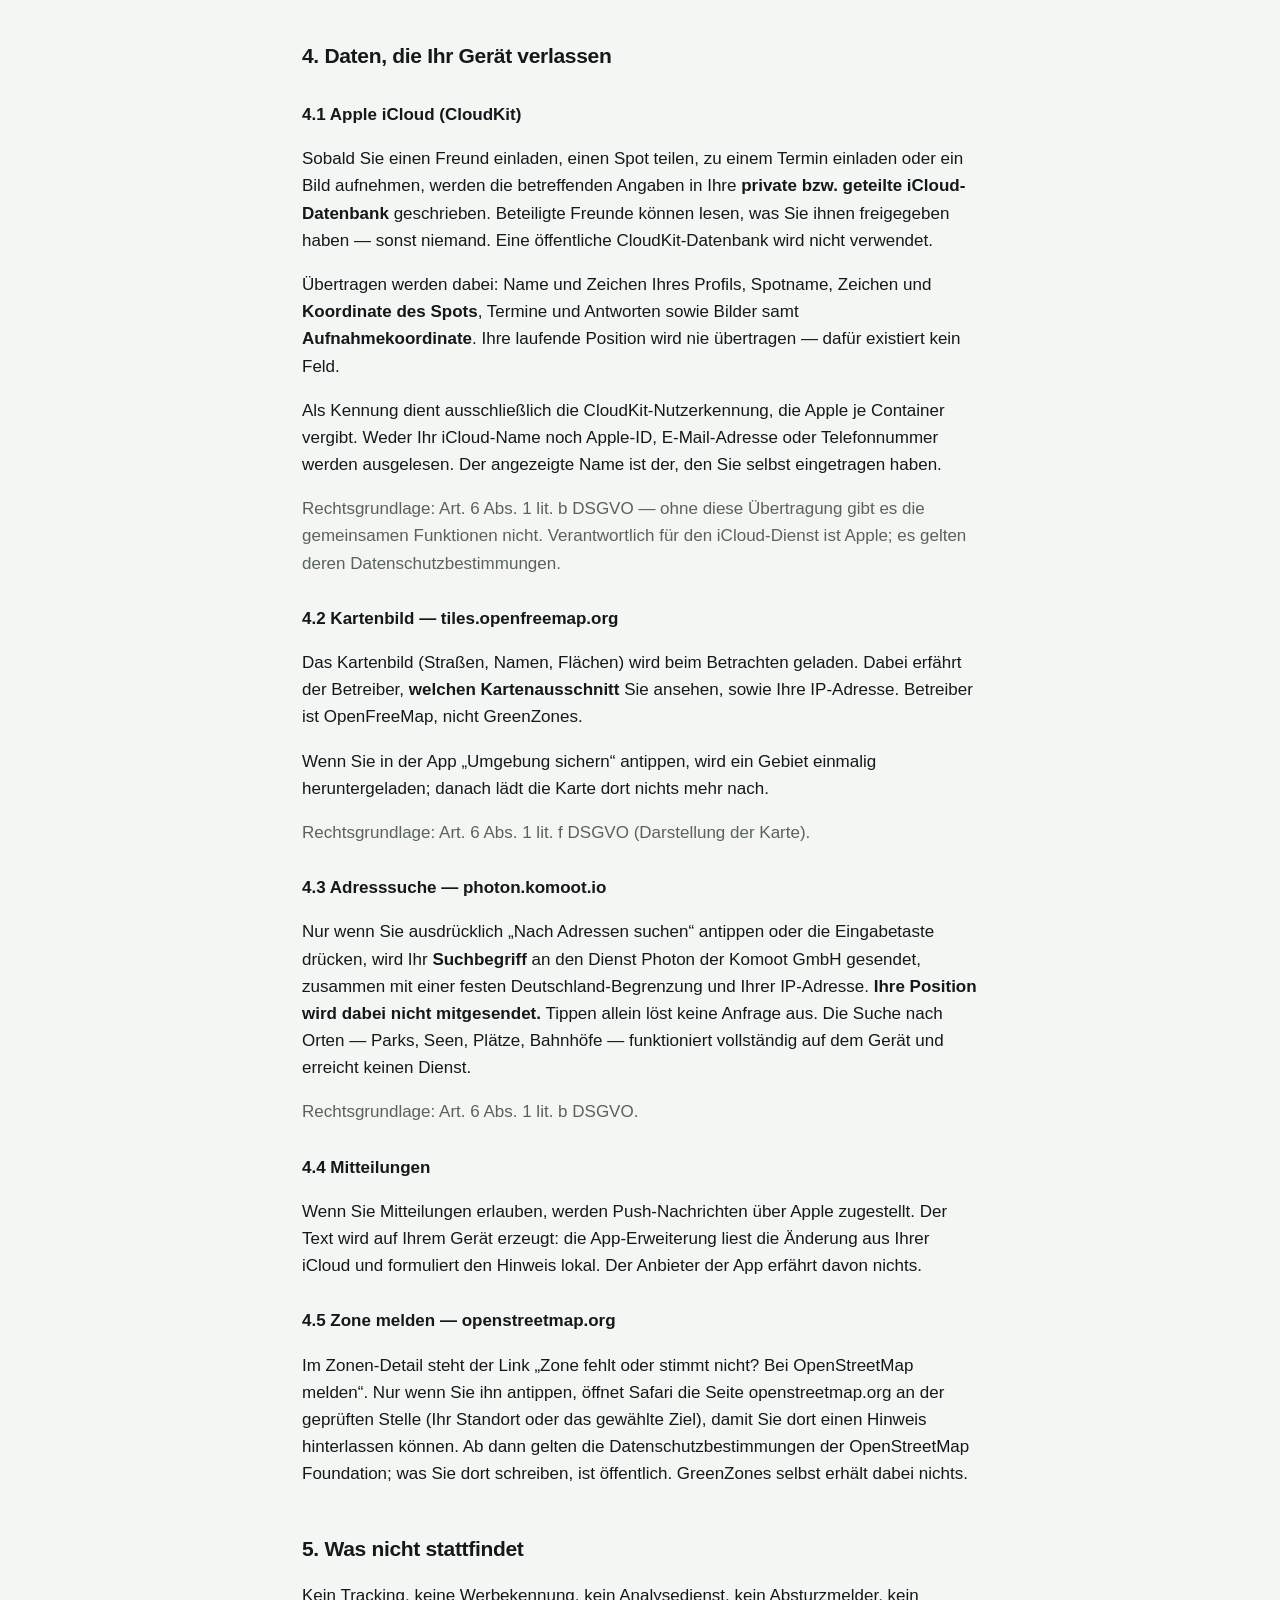
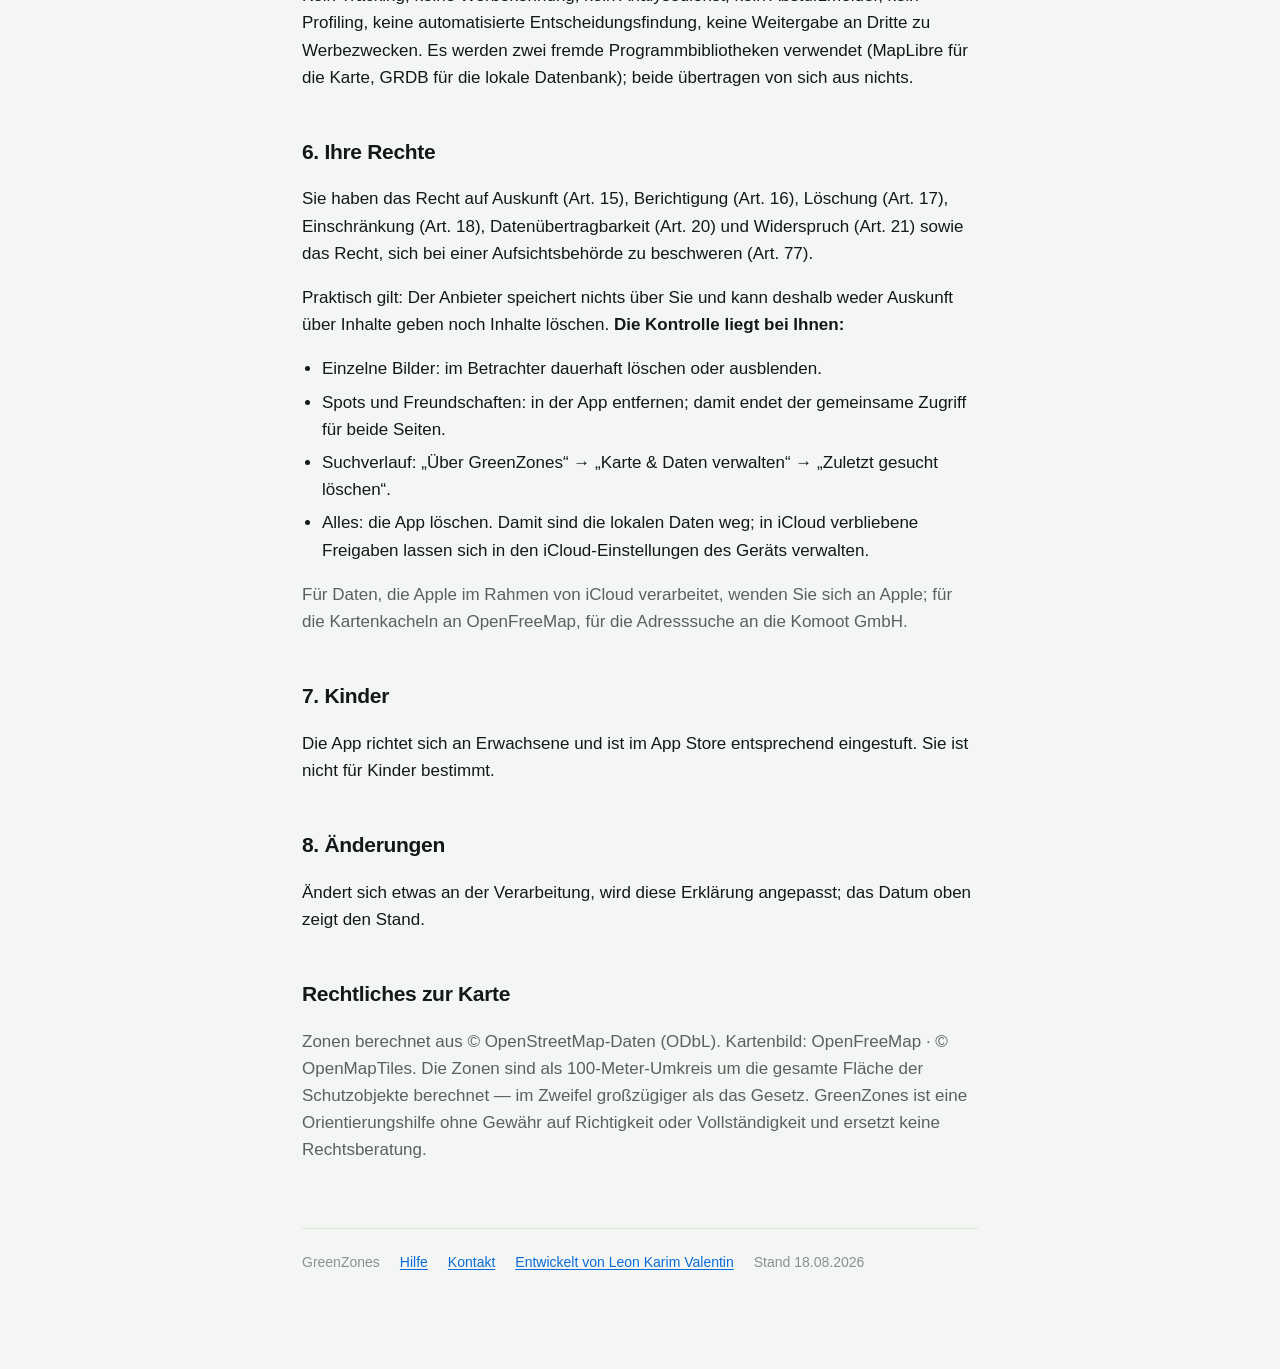
==== commit d82d2756: "Fuß: Link auf leonkarimvalentin.com Co-Authored-By: Claude Opus 5.5 <noreply@anthropic.com> Claude-S" ====
--- a/datenschutz.html
+++ b/datenschutz.html
@@ -175,6 +175,7 @@
   <span>GreenZones</span>
   <a href="index.html">Hilfe</a>
   <a href="mailto:leonwork07@gmail.com">Kontakt</a>
+  <a href="https://leonkarimvalentin.com/#gz">Entwickelt von Leon Karim Valentin</a>
   <span>Stand 18.08.2026</span>
 </footer>
 
